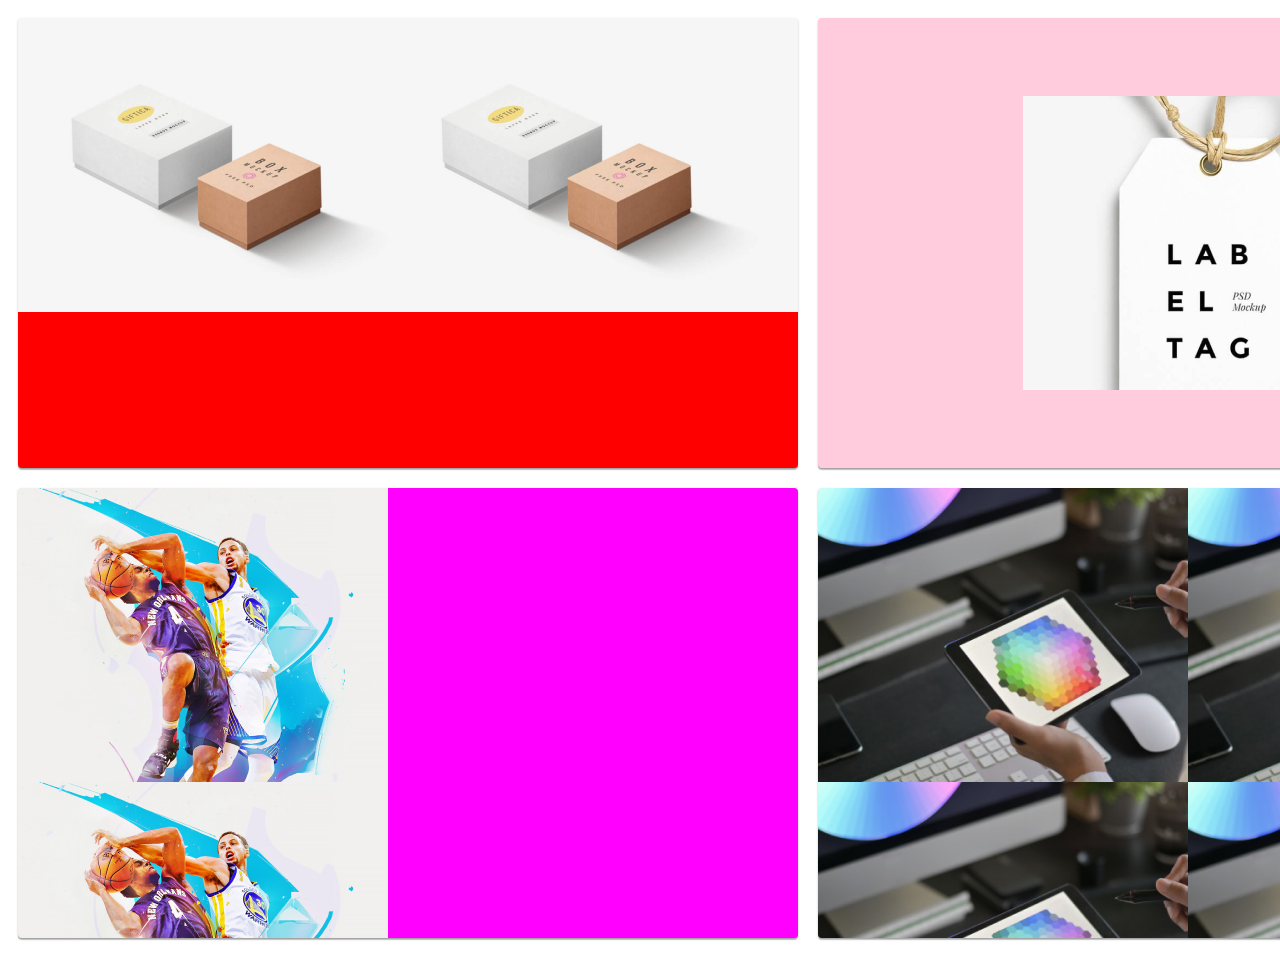
==== test.html @ accfbcb9 "test" ====
<!DOCTYPE html>
<html lang="en">

<head>
    <meta charset="UTF-8">
    <meta name="viewport" content="width=device-width, initial-scale=1.0">
    <title>Document</title>
    <link rel="stylesheet" href="https://cdnjs.cloudflare.com/ajax/libs/modern-normalize/1.0.0/modern-normalize.min.css"
        integrity="sha512-ISS7cAi1PEhQ8jnbJpJZMd29NlhNj4AWYyLOSp2CE/CsHxTCu+r+t0D2yoJudVrd0/8fTVPUVDzY5Tvli75u/g=="
        crossorigin="anonymous" />
    <link rel="stylesheet" href="./css/styles.css" />
</head>

<body>
    <div class="container-test">
        <div class="box one"></div>
        <div class="box two"></div>
        <div class="box three"></div>
        <div class="box four"></div>

    </div>

</body>

</html>
---- css/styles.css ----
:root {
  --text-font: "Roboto", sans-serif;
  --accent-color: #2196f3;
  --primary-text-color: #212121;
  --secondary-text-color: #757575;
  --dark-theme-color: #2f303a;
  --white-color: #ffffff;
  --black-color: #000000;
  --light-grey-color: rgba(255, 255, 255, 0.6);
  --light-grey-bg-color: #f5f4fa;
  --card-set-gap: 30px;
}
body {
  font-family: var(--text-font);
  color: var(--primary-text-color);
}
h1,
h2,
h3,
h4,
h5,
h6,
p {
  margin: 0;
}

.address {
  font-style: normal;
}
/* ========== HEADER ========== */

.logo-studio,
.logo-web {
  font-family: Raleway;
  font-weight: 700;
  font-size: 26px;
  line-height: 1.192;
  letter-spacing: 0.03em;
  color: var(--black-color);
}
.logo-web {
  color: var(--accent-color);
}
.nav-link {
  display: block;
  padding-top: 32px;
  padding-bottom: 32px;

  font-weight: 500;
  font-size: 14px;
  line-height: 1.143;
  letter-spacing: 0.02em;
  color: var(--primary-text-color);
}

.nav-list .nav-link:hover,
.nav-list .nav-link:focus,
.nav-list .current {
  color: var(--accent-color);
}
.nav-list,
.nav-list {
  cursor: pointer;
}

.nav-list {
  display: flex;
}

.nav-list li:not(:last-child) {
  margin-right: 50px;
}

.header-contacts {
  display: flex;
  margin-left: auto;
}
.header-contacts li + li {
  margin-left: 50px;
}
.header-contacts-item {
  display: block;
  padding-top: 32px;
  padding-bottom: 32px;
}
.page-header-menu {
  display: flex;
  align-items: center;
  justify-content: space-between;
}
.nav {
  display: flex;
}

.logo-header {
  display: flex;
  padding-top: 24px;
  padding-bottom: 25px;
  margin-right: 93px;
}
/* ========== END HEADER ========== */

/* ========== COMPONENTS ========== */

.modal-btn {
  display: inline-block;
  font-weight: 700;
  font-size: 16px;
  line-height: 1.187;
  align-items: center;
  text-align: center;
  letter-spacing: 0.06em;
  background-color: var(--light-grey-bg-color);
  border-radius: 4px;
  padding: 6px 22px;
}
.modal-btn:not(last-child) {
  margin-right: 8px;
}
.modal-btn:hover,
.modal-btn:focus {
  background-color: var(--accent-color);
  color: var(--white-color);
}
a {
  text-decoration: none;
}
ul {
  list-style-type: none;
  padding: 0;
  margin: 0;
}

.dark-theme {
  background-color: var(--dark-theme-color);
}

.email-link,
.tel-link {
  font-weight: 500;
  font-size: 14px;
  line-height: 1.143;
  letter-spacing: 0.02em;
  color: var(--secondary-text-color);
}
.email-link:hover,
.email-link:focus {
  color: var(--accent-color);
}
.tel-link:hover,
.tel-link:focus {
  color: var(--accent-color);
}

.section-title {
  font-weight: 700;
  font-size: 36px;
  line-height: 1.167;
  letter-spacing: 0.03em;
  color: var(--primary-text-color);
}
.container {
  width: 1200px;
  padding-left: 15px;
  padding-right: 15px;
  margin-left: auto;
  margin-right: auto;
  outline: 2px solid red;
}

.section {
  padding-bottom: 94px;
}
/* ========== END COMPONENTS ========== */

/* ========== HERO ========== */
.hero {
  text-align: center;
  outline: 2px solid red;
  padding-left: 452px;
  padding-right: 452px;
}
.hero-title {
  font-weight: 900;
  font-size: 44px;
  line-height: 1.363;
  letter-spacing: 0.06em;
  text-transform: uppercase;
  color: var(--white-color);
  margin-top: 0;
  margin-bottom: 30px;
}

.hero-btn {
  display: inline-block;
  font-weight: 700;
  font-size: 16px;
  line-height: 1.875;
  letter-spacing: 0.06em;
  color: var(--white-color);
  background-color: var(--accent-color);
  border-radius: 4px;
  min-width: 200px;
  height: 50px;
  padding: 10px 32px;
  border: 0;
  text-align: center;
}

.hero-btn:hover,
.hero-btn:focus {
  background-color: var(--accent-color);
}
.hero-btn {
  cursor: pointer;
}
/* ========== END HERO ========== */

/* ========== Features========== */
.feature-title {
  font-weight: 700;
  font-size: 14px;
  line-height: 1.142;
  letter-spacing: 0.03em;
  text-transform: uppercase;
  color: var(--primary-text-color);
  margin-bottom: 10px;
}
.feature-text {
  font-size: 14px;
  line-height: 1.714;
  letter-spacing: 0.03em;
  color: var(--secondary-text-color);
}
.list-item:not(:last-child) {
  margin-right: 30px;
}

.feature-section {
  padding-top: 94px;
}
.list {
  display: flex;
}
/* ========== End Feature========== */

/* ==========  what-we-do========== */

.what-we-do {
  text-align: center;
}
.what-we-do-title {
  margin-bottom: 50px;
}
.what-we-do-list-item:not(:last-child) {
  margin-right: 30px;
}
/* ========== what-we-do========== */
/* ========== Our team========== */
.our-team-section {
  background-color: var(--light-grey-bg-color);
  text-align: center;
  outline: 2px solid red;
  padding-top: 94px;
}
.our-team-title {
  margin-bottom: 50px;
}
.team-member {
  font-weight: 500;
  font-size: 16px;
  line-height: 1.188;
  letter-spacing: 0.03em;
  color: var(--primary-text-color);
  margin-bottom: 10px;
}
.job-title {
  font-size: 16px;
  line-height: 1.188;
  letter-spacing: 0.03em;
  color: var(--secondary-text-color);
}
.list-our-team {
  display: flex;
  justify-content: center;
}
.team-list-item:not(:last-child) {
  margin-right: 30px;
}
.text-our-team {
  padding-top: 30px;
  padding-bottom: 30px;
}

.team-list-item {
  background-color: var(--white-color);
  box-shadow: 0px 1px 3px rgba(0, 0, 0, 0.12), 0px 1px 1px rgba(0, 0, 0, 0.14),
    0px 2px 1px rgba(0, 0, 0, 0.2);
  border-radius: 0px 0px 4px 4px;
}
/* ========== End Our team========== */

/* ========== Footer========== */
.contact-information-street {
  font-size: 14px;
  line-height: 1.171;
  letter-spacing: 0.03em;
  color: var(--white-color);
}
.contact-information-email,
.contact-information-phone {
  font-size: 14px;
  line-height: 1.171;
  letter-spacing: 0.03em;
  color: var(--light-grey-color);
}
.logo-footer {
  color: var(--white-color);
}
.page-footer {
  padding-top: 60px;
  padding-bottom: 60px;
}
.logo {
  display: block;
  margin-bottom: 20px;
}
.contact-information-list-item:not(:last-child) {
  margin-bottom: 9px;
}
/* ========== End Footer========== */

/* ========== Portfolio ========== */
.portfolio {
  padding-top: 94px;
  padding-bottom: 94px;
}

.filter-buttons {
  display: flex;
  justify-content: center;
}
.project-name {
  font-weight: 700;
  font-size: 18px;
  line-height: 2;
  letter-spacing: 0.06em;
  color: var(--primary-text-color);
  margin-top: 20px;
  margin-bottom: 4px;
}
.project-type {
  font-size: 16px;
  line-height: 1.187;
  letter-spacing: 0.03em;
  color: var(--secondary-text-color);
}
.projects {
  margin-top: 34px;
  display: flex;
  flex-wrap: wrap;
}

.projects-item {
  display: block;
  margin-bottom: 30px;
  margin-right: 30px;
}
.projects-item:nth-child(3n) {
  margin-right: 0;
}
.projects-item:nth-last-child(-n + 3) {
  margin-bottom: 0;
}

.projects-text {
  padding: 20px 24px;
  border: 1px solid #eee;
}

img {
  display: block;
  max-width: 100%;
  height: auto;
}

/* ========== END Portfolio ========== */

/* ========== second type to do Portfolio ========== */

.card-set {
  display: flex;
  flex-wrap: wrap;
  margin-top: calc(-1 * var(--card-set-gap));
  margin-left: calc(-1 * var(--card-set-gap));
  margin-top: 34px;
  margin-bottom: 94px;
}
.card-set > .item {
  flex-basis: calc(100% / 3 - var(--card-set-gap));
  margin-left: var(--card-set-gap);
  margin-top: var(--card-set-gap);
}
/*Card*/

.card-text {
  font-size: 16px;
  line-height: 1.187;
  letter-spacing: 0.03em;
  color: var(--secondary-text-color);
  margin-top: 4px;
}

.card-content {
  padding: 20px 24px;
  border: 1px solid #eee;
}
.card-heading {
  font-weight: 700;
  font-size: 18px;
  line-height: 2;
  letter-spacing: 0.06em;
  color: var(--primary-text-color);
}
/* ==========end second type to do Portfolio ========== */

/* ==========test ========== */
.container-test{
  display: flex;
  flex-wrap: wrap;
  width: 1600px;
  margin-left: auto;
  margin-right: auto;
  
}

.box{
  height: 450px;
  width: calc(50% - 20px);
  margin: 10px;
  box-shadow: 0px 1px 3px rgba(0, 0, 0, 0.12), 0px 1px 1px rgba(0, 0, 0, 0.14), 0px 2px 1px rgba(0, 0, 0, 0.2);
border-radius: 4px;
}
.one{
  background-color: red;
  background-image: url(../images/portfolio/boxes.jpg);
  background-repeat: repeat-x;
}
.two{
  background-color: #ffccdd;
  background-image: url(../images/portfolio/lab.jpg);
  background-repeat: no-repeat;
  background-position: 50% 50%;
  background-size: auto;
}
.three{
  background-color: fuchsia;
  background-image: url(../images/portfolio/poster.jpg);
  background-repeat: repeat-y;
}
.four{
background-color: #2196f3;
background-image: url(../images/main/box3.jpg);
background-repeat: repeat;
}
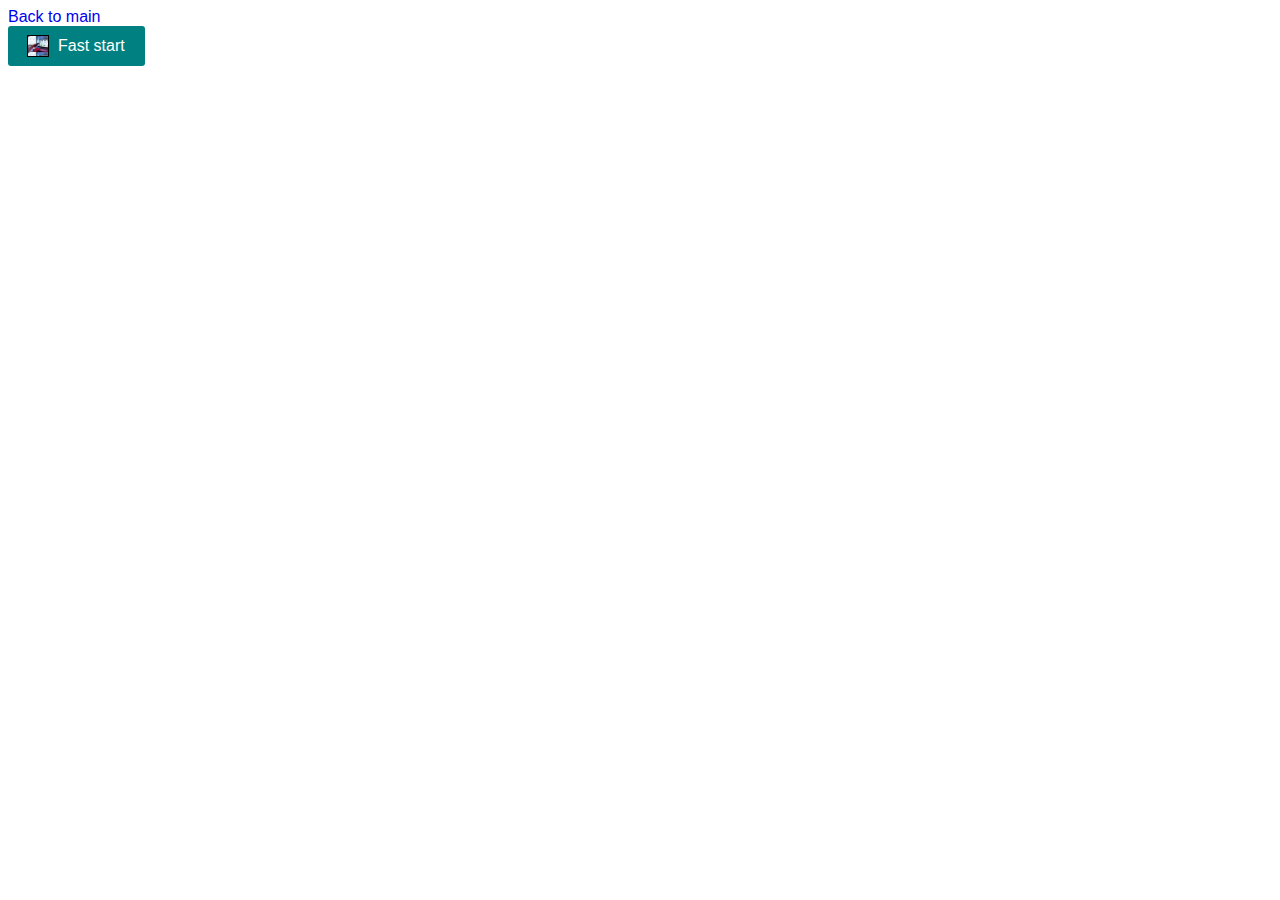
==== commit b9a76f0f: "test" ====
--- a/test.html
+++ b/test.html
@@ -12,13 +12,21 @@
 </head>
 
 <body>
+    <!--
     <div class="container-test">
         <div class="box one"></div>
         <div class="box two"></div>
         <div class="box three"></div>
         <div class="box four"></div>
 
-    </div>
+    </div>-->
+
+    <a href="/index.html">Back to main</a>
+    <br>
+    <a class="button">
+        <span class="icon"></span>
+        Fast start
+    </a>
 
 </body>
 
--- a/css/styles.css
+++ b/css/styles.css
@@ -175,10 +175,12 @@
 
 /* ========== HERO ========== */
 .hero {
+
   text-align: center;
-  outline: 2px solid red;
   padding-left: 452px;
   padding-right: 452px;
+      padding-top: 200px;
+    padding-bottom: 200px;
 }
 .hero-title {
   font-weight: 900;
@@ -214,6 +216,20 @@
 .hero-btn {
   cursor: pointer;
 }
+.overlay{
+  height: 600px;
+  min-width: 1600px;
+  margin-left: auto;
+  margin-right: auto;
+  background-color: #C4C4C4;
+  background-image: linear-gradient( to right, rgba(47, 48, 58, 0.4), rgba(47, 48, 58, 0.4)),
+  url(../images/main/hero.jpg);
+  background-repeat: no-repeat;
+  background-size: cover;
+  background-position: center;
+  
+  outline: 6px solid rgb(241, 12, 173);
+}
 /* ========== END HERO ========== */
 
 /* ========== Features========== */
@@ -463,3 +479,25 @@
 background-image: url(../images/main/box3.jpg);
 background-repeat: repeat;
 }
+
+
+/*button*/
+.button{
+  display: inline-flex;
+  align-items: center;
+  padding: 10px 20px;
+  background-color: teal;
+  color: #fff;
+  text-decoration: none;
+  border-radius: 3px;
+}
+.button > .icon{
+  display: inline-flex;
+  margin-right: 10px;
+  width: 20px;
+  height: 20px;
+  /*background-color: red;*/
+  outline: 1px solid black;
+  background-image: url(../images/main/box2.jpg);
+  background-size: contain;
+}